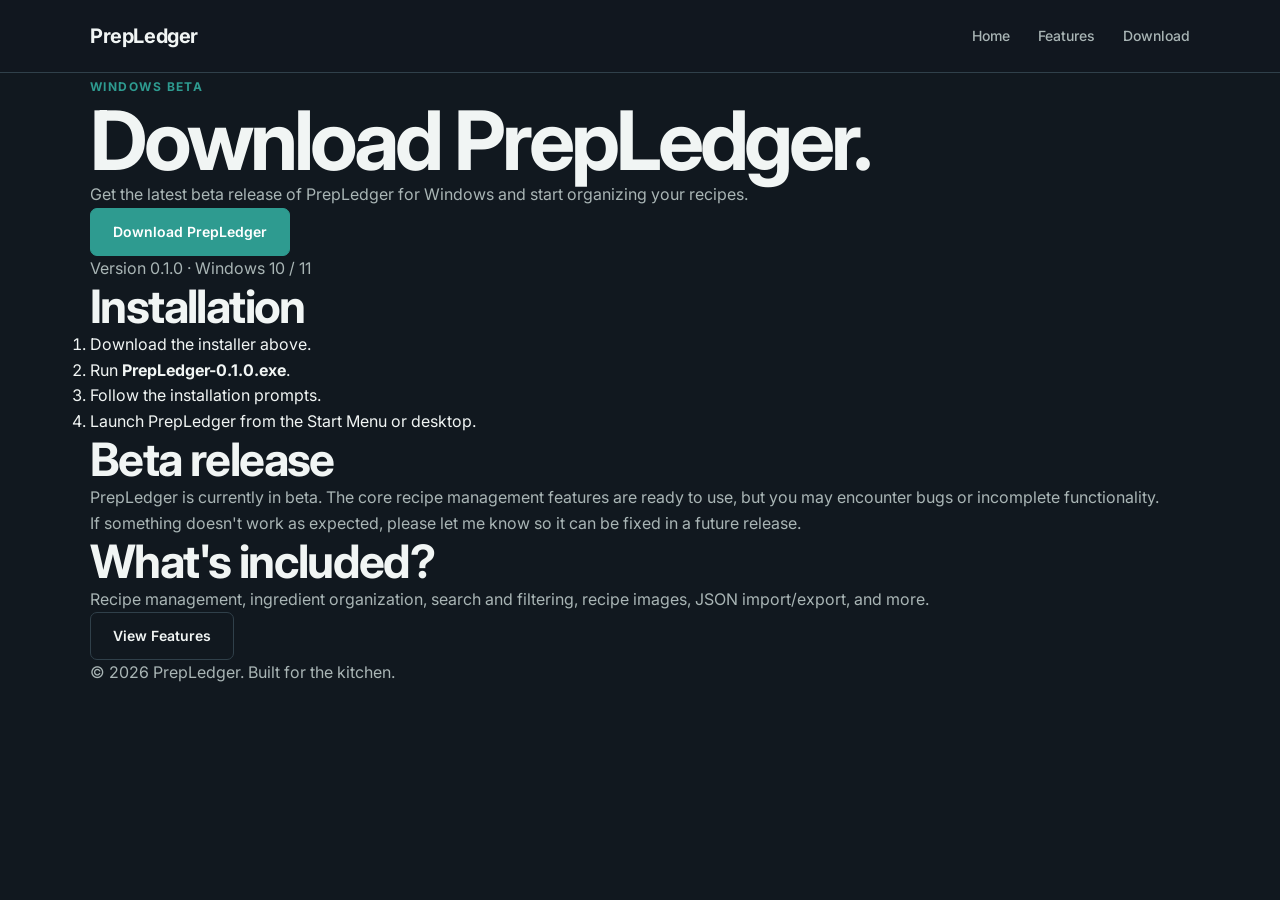
==== downloads.html @ 391b2a21 "added downloads.html" ====
<!DOCTYPE html>
<html lang="en">
<head>
    <meta charset="UTF-8">
    <meta name="viewport" content="width=device-width, initial-scale=1.0">

    <title>Download — PrepLedger</title>

    <link rel="stylesheet" href="style.css">
</head>

<body>

    <header class="site-header">
        <div class="container header-content">
            <a href="/" class="logo">PrepLedger</a>

            <nav>
                <a href="index.html">Home</a>
                <a href="features.html">Features</a>
                <a href="downloads.html">Download</a>
            </nav>
        </div>
    </header>


    <main>

        <section class="download-hero">
            <div class="container">

                <span class="eyebrow">WINDOWS BETA</span>

                <h1>Download PrepLedger.</h1>

                <p>
                    Get the latest beta release of PrepLedger for Windows
                    and start organizing your recipes.
                </p>

                <a href="downloads/PrepLedger-0.1.0.exe"
                   class="button primary download-button">
                    Download PrepLedger
                </a>

                <p class="version">
                    Version 0.1.0 · Windows 10 / 11
                </p>

            </div>
        </section>


        <section class="download-info">
            <div class="container">

                <div class="download-grid">

                    <div class="download-card">
                        <h2>Installation</h2>

                        <ol>
                            <li>Download the installer above.</li>
                            <li>Run <strong>PrepLedger-0.1.0.exe</strong>.</li>
                            <li>Follow the installation prompts.</li>
                            <li>Launch PrepLedger from the Start Menu or desktop.</li>
                        </ol>
                    </div>


                    <div class="download-card">
                        <h2>Beta release</h2>

                        <p>
                            PrepLedger is currently in beta. The core recipe
                            management features are ready to use, but you may
                            encounter bugs or incomplete functionality.
                        </p>

                        <p>
                            If something doesn't work as expected, please
                            let me know so it can be fixed in a future release.
                        </p>
                    </div>

                </div>

            </div>
        </section>


        <section class="download-footer">
            <div class="container">

                <h2>What's included?</h2>

                <p>
                    Recipe management, ingredient organization, search and
                    filtering, recipe images, JSON import/export, and more.
                </p>

                <a href="features.html" class="button secondary">
                    View Features
                </a>

            </div>
        </section>

    </main>


    <footer class="site-footer">
        <div class="container">

            <p>© 2026 PrepLedger. Built for the kitchen.</p>

        </div>
    </footer>

</body>
</html>
---- style.css ----
@import url('https://fonts.googleapis.com/css2?family=Inter:wght@400;500;600;700&display=swap');


:root {
    --background: #11181f;
    --surface: #1c252e;
    --surface-light: #24313b;

    --text: #f1f5f4;
    --text-muted: #a9b5b5;

    --accent: #2e9b90;
    --accent-hover: #38afa2;

    --border: #30404a;

    --max-width: 1100px;
}


* {
    box-sizing: border-box;
    margin: 0;
    padding: 0;
}


html {
    scroll-behavior: smooth;
}


body {
    background: var(--background);
    color: var(--text);
    font-family: "Inter", sans-serif;
    line-height: 1.6;
}


a {
    color: inherit;
    text-decoration: none;
}


.container {
    width: min(var(--max-width), calc(100% - 48px));
    margin: 0 auto;
}


/* Header */

.site-header {
    border-bottom: 1px solid var(--border);
    background: rgba(17, 24, 31, 0.95);
}


.header-content {
    min-height: 72px;

    display: flex;
    align-items: center;
    justify-content: space-between;
}


.logo {
    font-size: 20px;
    font-weight: 700;
    letter-spacing: -0.02em;
}


nav {
    display: flex;
    gap: 28px;
}


nav a {
    color: var(--text-muted);
    font-size: 14px;
    font-weight: 500;
}


nav a:hover {
    color: var(--text);
}


/* Typography */

.eyebrow {
    margin-bottom: 14px;

    color: var(--accent);

    font-size: 12px;
    font-weight: 700;
    letter-spacing: 0.12em;
}


h1 {
    max-width: 800px;

    font-size: clamp(48px, 7vw, 82px);
    line-height: 1.02;
    letter-spacing: -0.05em;
}


h1 span {
    color: var(--accent);
}


h2 {
    font-size: clamp(30px, 4vw, 46px);
    line-height: 1.1;
    letter-spacing: -0.035em;
}


h3 {
    font-size: 19px;
}


p {
    color: var(--text-muted);
}


/* Buttons */

.button {
    display: inline-flex;
    align-items: center;
    justify-content: center;

    min-height: 48px;
    padding: 0 22px;

    border: 1px solid var(--border);
    border-radius: 7px;

    font-size: 14px;
    font-weight: 600;

    transition: 0.15s ease;
}


.button.primary {
    background: var(--accent);
    border-color: var(--accent);
    color: white;
}


.button.primary:hover {
    background: var(--accent-hover);
    border-color: var(--accent-hover);
}


.button.secondary {
    background: transparent;
}


.button.secondary:hover {
    background: var(--surface);
}


/* Hero */

.hero {
    min-height: 680px;

    display: flex;
    align-items: center;

    border-bottom: 1px solid var(--border);
}

.hero-content {
    padding: 100px 0;
}

.hero-description {
    padding: 15px 15px 15px 0px;
}


/* ========================================
   Features Page
   ======================================== */

.features-hero {
    padding: 90px 0 70px;
    text-align: center;
}

.features-hero .eyebrow {
    display: inline-block;
    margin-bottom: 16px;

    color: var(--accent);
    font-size: 0.8rem;
    font-weight: 700;
    letter-spacing: 0.15em;
}

.features-hero h1 {
    max-width: 850px;
    margin: 0 auto 20px;
}

.features-hero p {
    max-width: 650px;
    margin: 0 auto;

    color: var(--text-muted);
    font-size: 1.05rem;
    line-height: 1.7;
}


/* Feature cards */

.features-section {
    padding: 10px 0 90px;
}

.feature-grid {
    display: grid;
    grid-template-columns: repeat(2, 1fr);
    gap: 24px;
}

.feature-card {
    display: flex;
    gap: 24px;

    padding: 32px;

    background: var(--surface);
    border: 1px solid var(--border);
    border-radius: 16px;

    transition:
        transform 0.2s ease,
        border-color 0.2s ease;
}

.feature-card:hover {
    transform: translateY(-3px);
    border-color: var(--accent);
}

.feature-icon {
    flex: 0 0 48px;

    width: 48px;
    height: 48px;

    display: flex;
    align-items: center;
    justify-content: center;

    background: rgba(46, 155, 144, 0.12);
    border-radius: 12px;

    color: var(--accent);
    font-size: 20px;
    font-weight: 600;
}

.feature-content {
    min-width: 0;
}

.feature-content h2 {
    margin: 0 0 10px;
    font-size: 1.35rem;
}

.feature-content p {
    margin: 0 0 18px;

    color: var(--text-muted);
    line-height: 1.6;
}

.feature-content ul {
    margin: 0;
    padding-left: 20px;

    color: var(--text-muted);
    line-height: 1.8;
}

.feature-content li::marker {
    color: var(--accent);
}


/* Future feature */

.future-feature {
    border-color: rgba(46, 155, 144, 0.35);
}

.feature-label {
    display: block;
    margin-bottom: 8px;

    color: var(--accent);
    font-size: 0.7rem;
    font-weight: 700;
    letter-spacing: 0.12em;
}


/* Call to action */

.features-cta {
    padding: 80px 0;

    background: var(--surface);
    border-top: 1px solid var(--border);

    text-align: center;
}

.features-cta h2 {
    margin: 0 0 12px;
}

.features-cta p {
    margin: 0 0 28px;
    color: var(--text-muted);
}


/* Mobile */

@media (max-width: 800px) {
    .feature-grid {
        grid-template-columns: 1fr;
    }
}

@media (max-width: 600px) {
    .features-hero {
        padding: 60px 0 50px;
    }

    .feature-card {
        flex-direction: column;
        padding: 26px;
    }
}
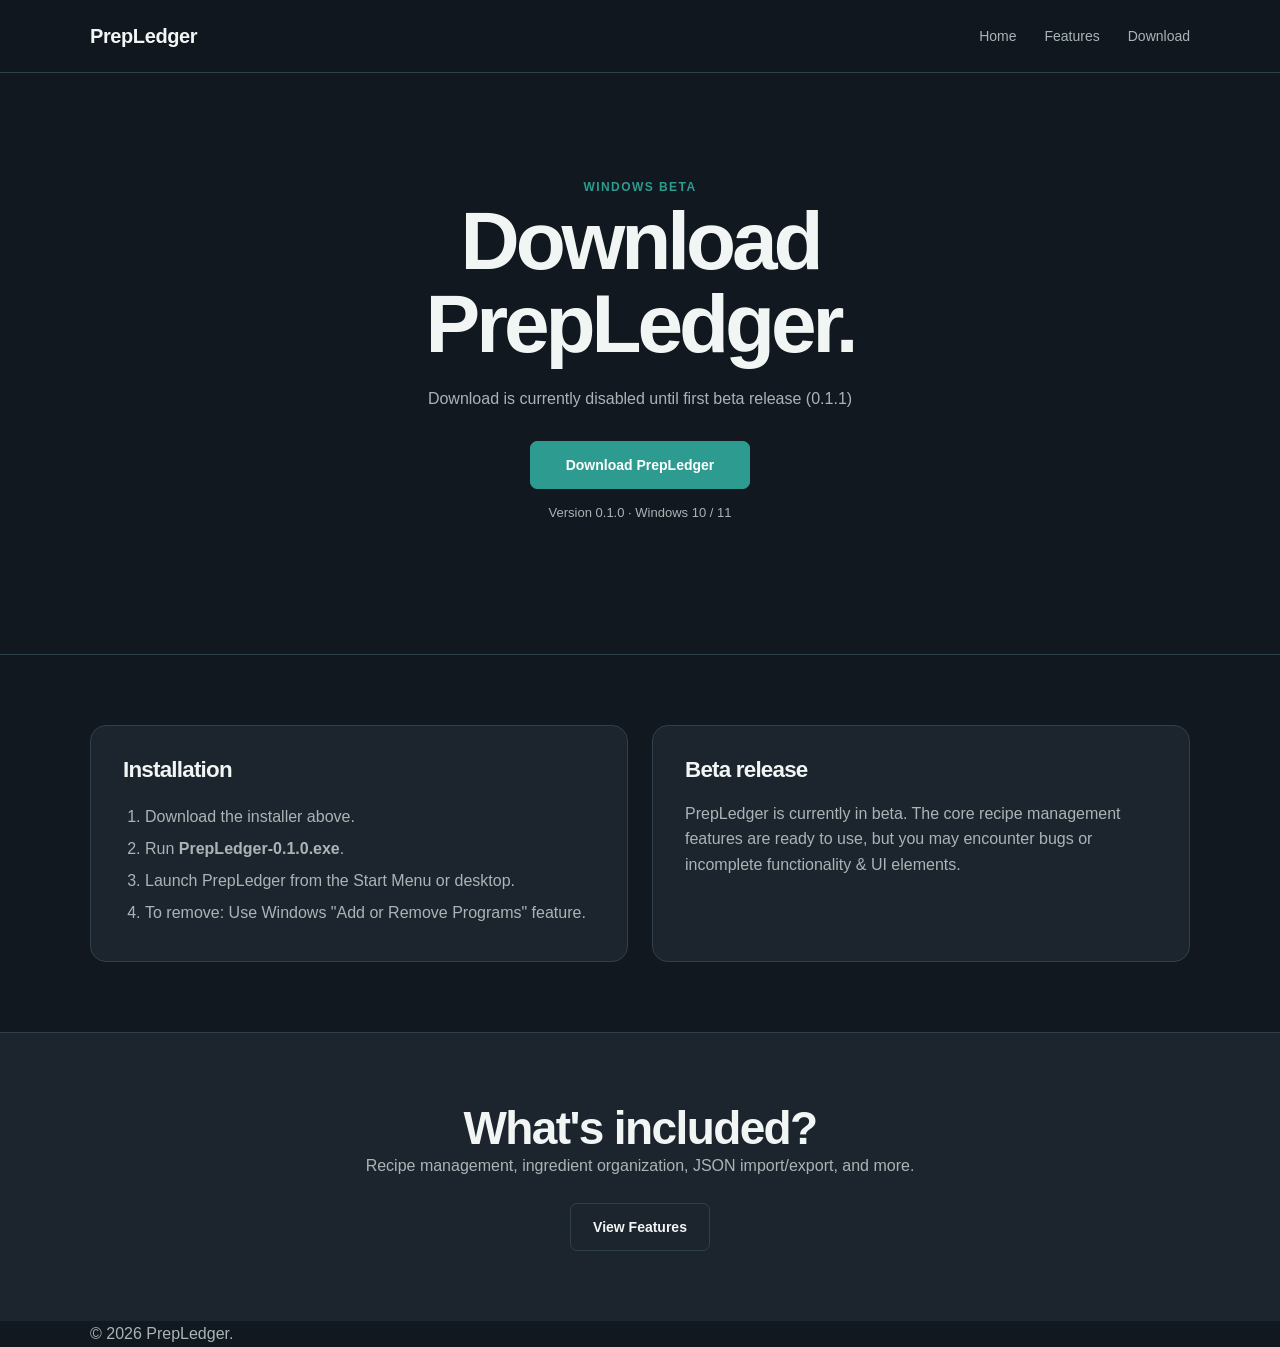
==== commit b6f5f495: "modified pages to disable download button and accuratrely reflect current beta features" ====
--- a/downloads.html
+++ b/downloads.html
@@ -34,11 +34,10 @@
                 <h1>Download PrepLedger.</h1>
 
                 <p>
-                    Get the latest beta release of PrepLedger for Windows
-                    and start organizing your recipes.
+                    Download is currently disabled until first beta release (0.1.1)
                 </p>
 
-                <a href="downloads/PrepLedger-0.1.0.exe"
+                <a href="downloads.html"
                    class="button primary download-button">
                     Download PrepLedger
                 </a>
@@ -62,8 +61,8 @@
                         <ol>
                             <li>Download the installer above.</li>
                             <li>Run <strong>PrepLedger-0.1.0.exe</strong>.</li>
-                            <li>Follow the installation prompts.</li>
                             <li>Launch PrepLedger from the Start Menu or desktop.</li>
+                            <li>To remove: Use Windows "Add or Remove Programs" feature.</li>
                         </ol>
                     </div>
 
@@ -74,12 +73,7 @@
                         <p>
                             PrepLedger is currently in beta. The core recipe
                             management features are ready to use, but you may
-                            encounter bugs or incomplete functionality.
-                        </p>
-
-                        <p>
-                            If something doesn't work as expected, please
-                            let me know so it can be fixed in a future release.
+                            encounter bugs or incomplete functionality & UI elements.
                         </p>
                     </div>
 
@@ -95,8 +89,8 @@
                 <h2>What's included?</h2>
 
                 <p>
-                    Recipe management, ingredient organization, search and
-                    filtering, recipe images, JSON import/export, and more.
+                    Recipe management, ingredient organization, JSON import/export, 
+                    and more.
                 </p>
 
                 <a href="features.html" class="button secondary">
@@ -112,7 +106,7 @@
     <footer class="site-footer">
         <div class="container">
 
-            <p>© 2026 PrepLedger. Built for the kitchen.</p>
+            <p>© 2026 PrepLedger.</p>
 
         </div>
     </footer>
--- a/style.css
+++ b/style.css
@@ -1,4 +1,4 @@
-@import url('https://fonts.googleapis.com/css2?family=Inter:wght@400;500;600;700&display=swap');
+@import url('https://fonts.googleapis.com/css2?family=Manrope:wght@400;500;600;700&display=swap');
 
 
 :root {
@@ -118,6 +118,10 @@
     color: var(--accent);
 }
 
+h2 span {
+    color: var(--accent);
+}
+
 
 h2 {
     font-size: clamp(30px, 4vw, 46px);
@@ -186,16 +190,50 @@
 
     display: flex;
     align-items: center;
+    justify-content: center;
 
     border-bottom: 1px solid var(--border);
+}
+
+.hero-text {
+    max-width: 800px;
+}
+
+.hero-text h1 {
+    margin: 0 auto 24px;
 }
 
 .hero-content {
     padding: 100px 0;
+
+    display: flex;
+    justify-content: center;
+    text-align: center;
 }
 
 .hero-description {
     padding: 15px 15px 15px 0px;
+
+    max-width: 600px;
+    margin: 0 auto 30px;
+}
+
+.hero-actions {
+    display: flex;
+    justify-content: center;
+    gap: 12px;
+}
+
+.hero-screenshot {
+    max-width: 900px;
+    margin: 40px auto;
+}
+
+.hero-screenshot img {
+    width: 100%;
+    display: block;
+    border: 1px solid var(--border);
+    border-radius: 12px;
 }
 
 
@@ -368,3 +406,81 @@
         padding: 26px;
     }
 }
+
+/* ========================================
+   Download Page
+   ======================================== */
+
+.download-hero {
+    padding: 100px 0;
+    text-align: center;
+    border-bottom: 1px solid var(--border);
+}
+
+.download-hero h1 {
+    margin: 0 auto 20px;
+}
+
+.download-hero > .container > p {
+    max-width: 600px;
+    margin: 0 auto 30px;
+}
+
+.download-button {
+    min-width: 220px;
+}
+
+.version {
+    margin-top: 14px !important;
+    font-size: 13px;
+}
+
+.download-info {
+    padding: 70px 0;
+}
+
+.download-grid {
+    display: grid;
+    grid-template-columns: repeat(2, 1fr);
+    gap: 24px;
+}
+
+.download-card {
+    padding: 32px;
+    background: var(--surface);
+    border: 1px solid var(--border);
+    border-radius: 16px;
+}
+
+.download-card h2 {
+    margin-bottom: 18px;
+    font-size: 1.4rem;
+}
+
+.download-card p,
+.download-card li {
+    color: var(--text-muted);
+}
+
+.download-card ol {
+    padding-left: 22px;
+    line-height: 2;
+}
+
+.download-footer {
+    padding: 70px 0;
+    text-align: center;
+    background: var(--surface);
+    border-top: 1px solid var(--border);
+}
+
+.download-footer p {
+    max-width: 600px;
+    margin: 0 auto 24px;
+}
+
+@media (max-width: 700px) {
+    .download-grid {
+        grid-template-columns: 1fr;
+    }
+}
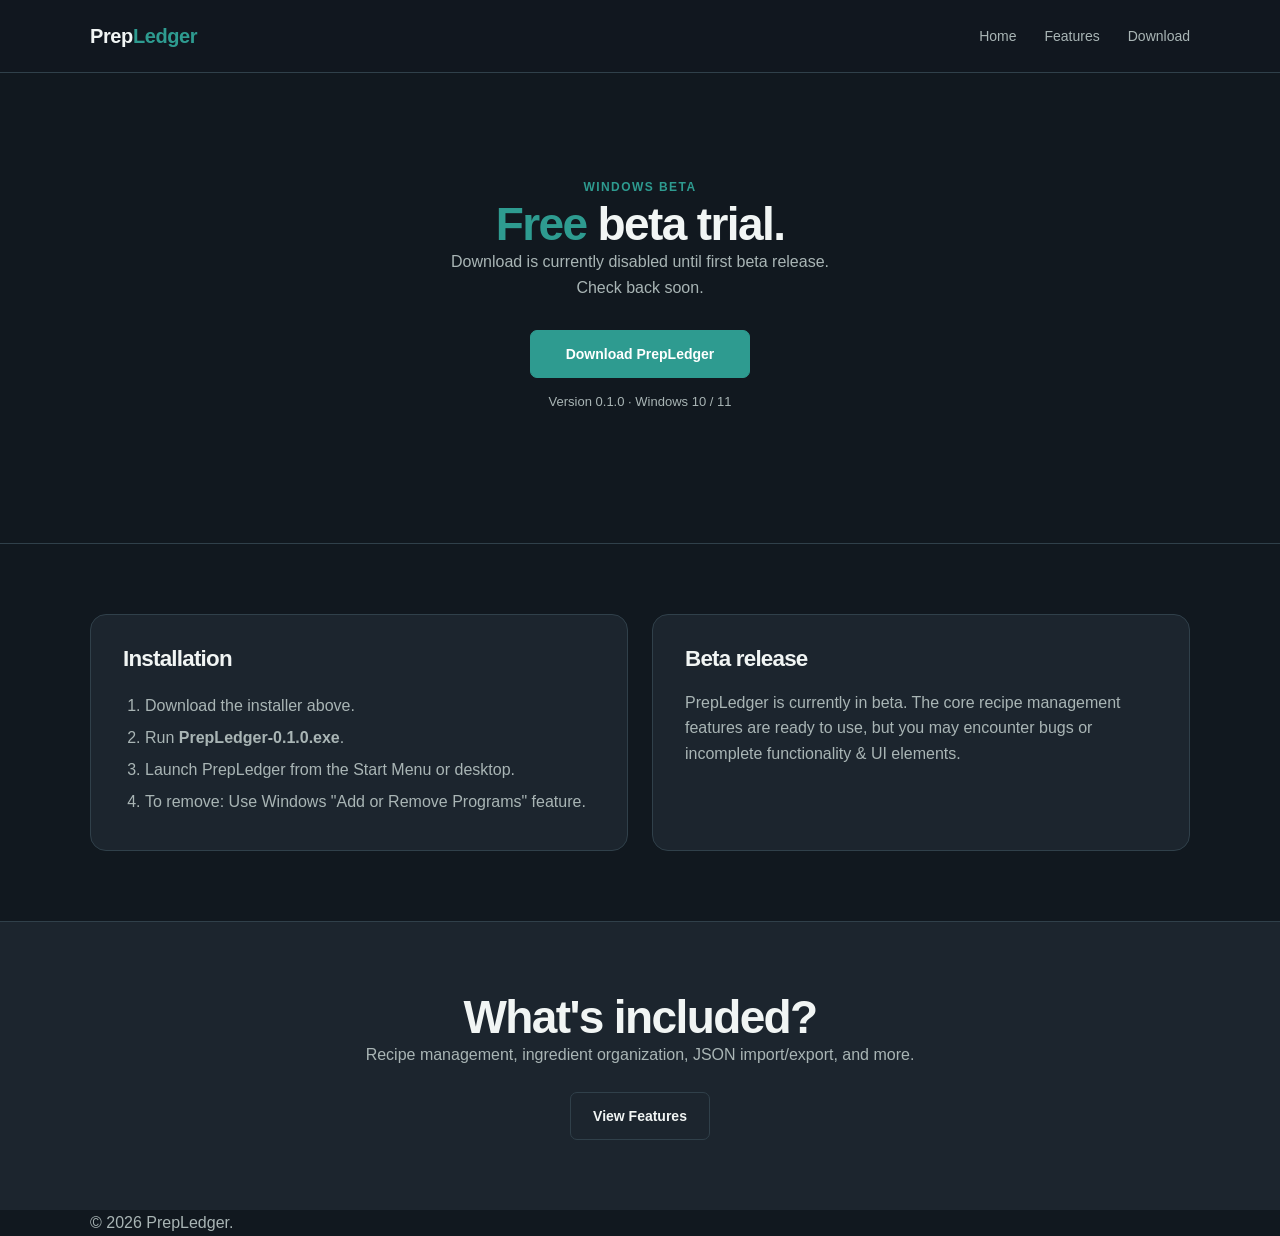
==== commit 3f7cb43c: "many little touches" ====
--- a/downloads.html
+++ b/downloads.html
@@ -13,7 +13,7 @@
 
     <header class="site-header">
         <div class="container header-content">
-            <a href="/" class="logo">PrepLedger</a>
+            <a href="/" class="logo">Prep<span>Ledger</span></a>
 
             <nav>
                 <a href="index.html">Home</a>
@@ -31,10 +31,11 @@
 
                 <span class="eyebrow">WINDOWS BETA</span>
 
-                <h1>Download PrepLedger.</h1>
+                <h2><span>Free</span> beta trial.</h2>
 
                 <p>
-                    Download is currently disabled until first beta release (0.1.1)
+                    Download is currently disabled until first beta release.<br>
+                    Check back soon.
                 </p>
 
                 <a href="downloads.html"
--- a/style.css
+++ b/style.css
@@ -113,10 +113,19 @@
     letter-spacing: -0.05em;
 }
 
+p span {
+    color: var(--accent); 
+}
+
+a span {
+    color: var(--accent);
+}
+
 
 h1 span {
     color: var(--accent);
 }
+
 
 h2 span {
     color: var(--accent);
@@ -450,6 +459,15 @@
     background: var(--surface);
     border: 1px solid var(--border);
     border-radius: 16px;
+
+    transition:
+    transform 0.2s ease,
+    border-color 0.2s ease;
+}
+
+.download-card:hover {
+    transform: translateY(-3px);
+    border-color: var(--accent);
 }
 
 .download-card h2 {
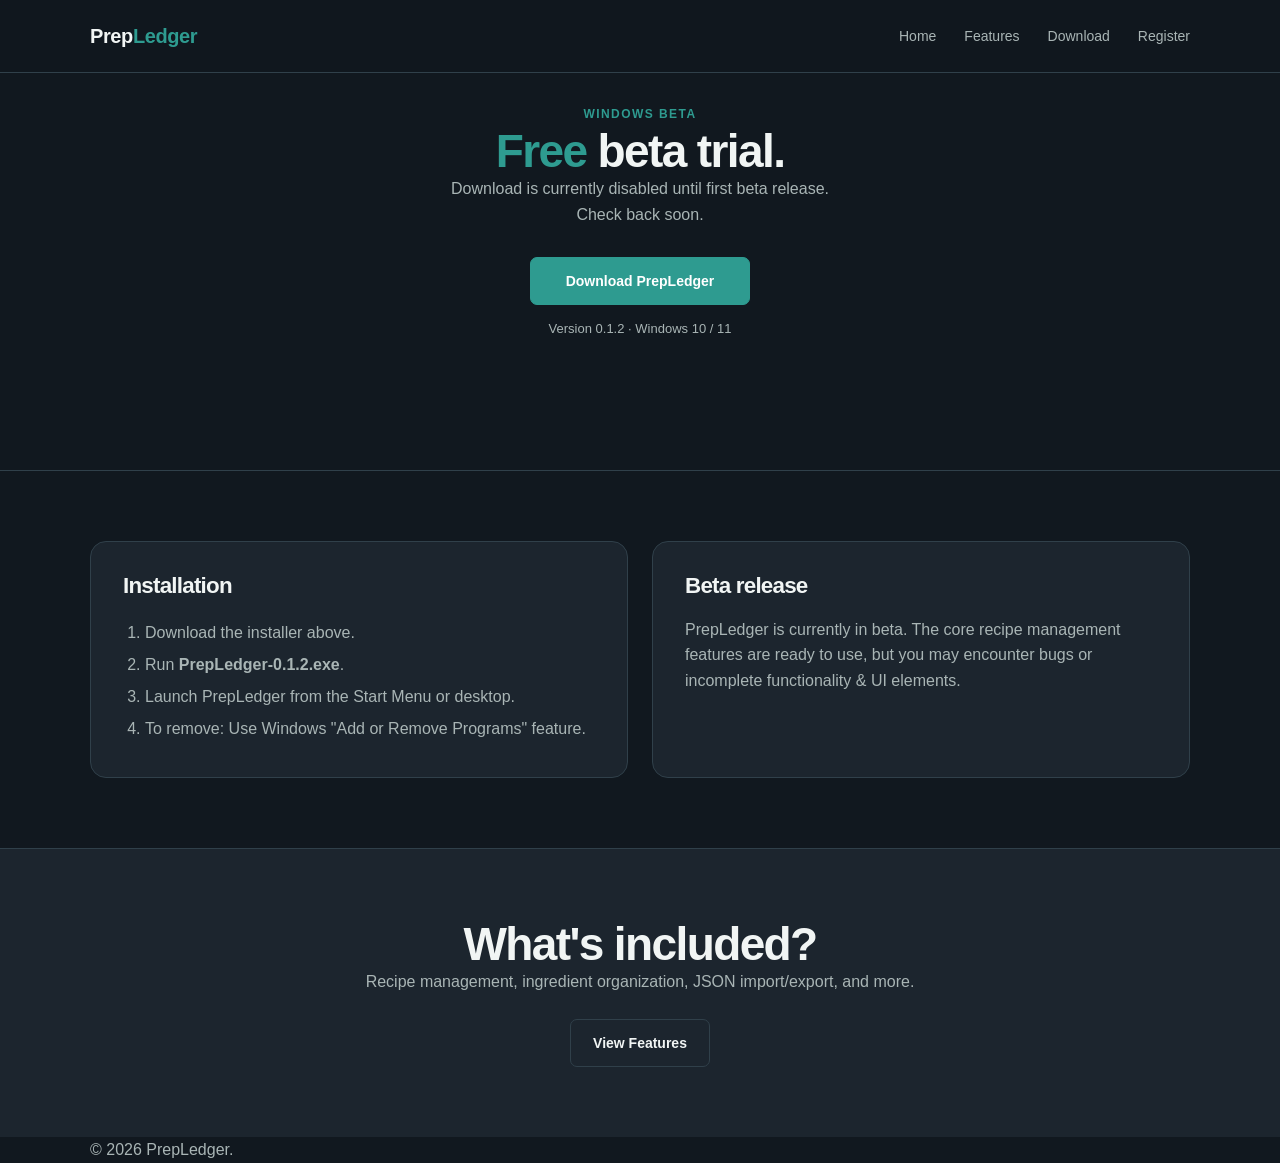
==== commit fb99b027: "updated pictures" ====
--- a/downloads.html
+++ b/downloads.html
@@ -11,18 +11,9 @@
 
 <body>
 
-    <header class="site-header">
-        <div class="container header-content">
-            <a href="/" class="logo">Prep<span>Ledger</span></a>
+    <div id="header-placeholder"></div>
 
-            <nav>
-                <a href="index.html">Home</a>
-                <a href="features.html">Features</a>
-                <a href="downloads.html">Download</a>
-            </nav>
-        </div>
-    </header>
-
+    <script src="js/include.js"></script>
 
     <main>
 
@@ -44,7 +35,7 @@
                 </a>
 
                 <p class="version">
-                    Version 0.1.0 · Windows 10 / 11
+                    Version 0.1.2 · Windows 10 / 11
                 </p>
 
             </div>
@@ -61,7 +52,7 @@
 
                         <ol>
                             <li>Download the installer above.</li>
-                            <li>Run <strong>PrepLedger-0.1.0.exe</strong>.</li>
+                            <li>Run <strong>PrepLedger-0.1.2.exe</strong>.</li>
                             <li>Launch PrepLedger from the Start Menu or desktop.</li>
                             <li>To remove: Use Windows "Add or Remove Programs" feature.</li>
                         </ol>
--- a/style.css
+++ b/style.css
@@ -55,8 +55,11 @@
 .site-header {
     border-bottom: 1px solid var(--border);
     background: rgba(17, 24, 31, 0.95);
-}
-
+    position: fixed;
+    top: 0;
+    width: 100%;
+    z-index: 1000;
+}
 
 .header-content {
     min-height: 72px;
@@ -501,4 +504,122 @@
     .download-grid {
         grid-template-columns: 1fr;
     }
+}
+
+/* ========================================
+   Register Page
+   ======================================== */
+
+/* Authentication pages */
+
+.auth-page {
+    min-height: calc(100vh - 72px);
+    display: flex;
+    justify-content: center;
+    align-items: center;
+    padding: 120px 24px 48px;
+}
+
+.auth-card {
+    width: 100%;
+    max-width: 440px;
+    padding: 40px;
+    background: var(--surface, #1C252E);
+    border: 1px solid var(--border);
+    border-radius: 12px;
+}
+
+.auth-heading {
+    text-align: center;
+    margin-bottom: 20px;
+}
+
+.auth-heading h2 {
+    margin-bottom: 20px;
+}
+
+.form-group {
+    display: flex;
+    flex-direction: column;
+    gap: 8px;
+    margin-bottom: 20px;
+}
+
+.form-group label {
+    font-size: 0.95rem;
+    font-weight: 600;
+}
+
+.form-group input {
+    width: 100%;
+    padding: 12px 14px;
+    border: 1px solid var(--border);
+    border-radius: 6px;
+    background: #11181f;
+    color: #fff;
+    font: inherit;
+    box-sizing: border-box;
+}
+
+.form-group input:focus {
+    outline: 2px solid #2E9B90;
+    outline-offset: 1px;
+}
+
+.auth-submit {
+    display: block;
+    width: 100%;
+    padding: 14px 20px;
+    margin-top: 12px;
+
+    background: #2E9B90;
+    color: #ffff;
+
+    border: none;
+    border-radius: 8px;
+
+    font-family: inherit;
+    font-size: 1rem;
+    font-weight: 600;
+
+    cursor: pointer;
+    transition: background 0.2s ease, transform 0.2s ease;
+}
+
+.auth-submit:hover {
+    background: #38b5a7;
+    transform: translateY(-1px);
+}
+
+.auth-submit:active {
+    transform: translateY(0);
+}
+
+.auth-footer {
+    margin-top: 28px;
+    text-align: center;
+    font-size: 0.9rem;
+}
+
+.auth-footer p {
+    margin: 12px 0;
+}
+
+.auth-footer a {
+    color: #2E9B90;
+    text-decoration: none;
+}
+
+.auth-footer a:hover {
+    text-decoration: underline;
+}
+
+.form-error {
+    color: #ff7777;
+    font-size: 0.9rem;
+}
+
+.form-success {
+    color: #38b5a7;
+    font-size: 0.9rem;
 }
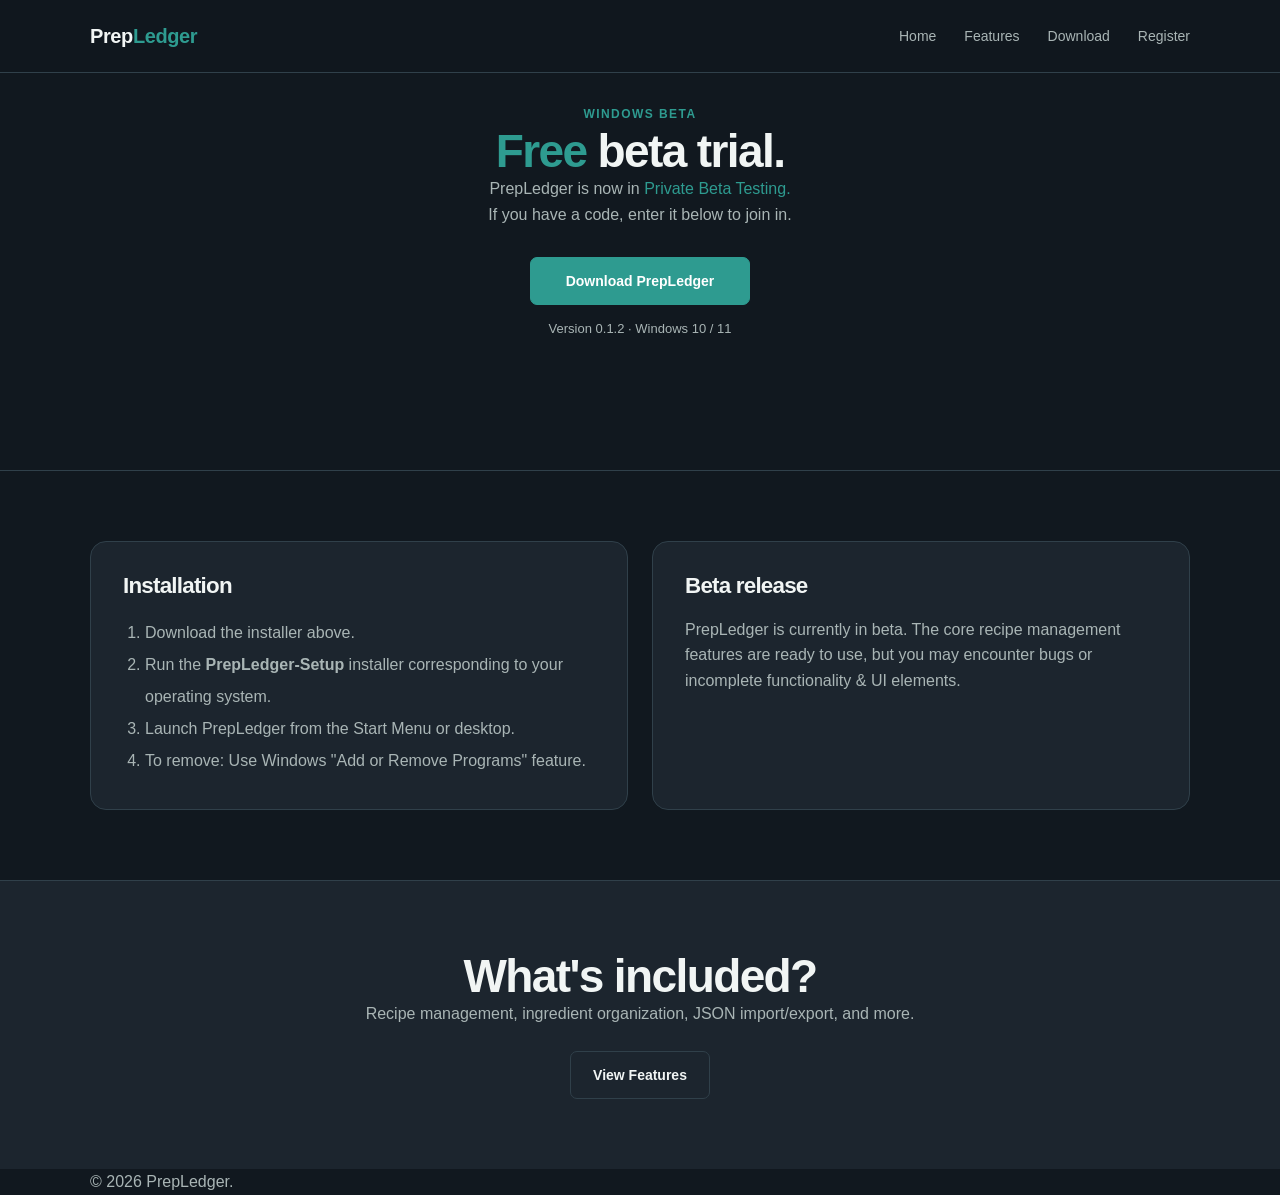
==== commit 476ccff2: "changed get method to post for download of installer so users can submit an invitation code" ====
--- a/downloads.html
+++ b/downloads.html
@@ -25,8 +25,8 @@
                 <h2><span>Free</span> beta trial.</h2>
 
                 <p>
-                    Download is currently disabled until first beta release.<br>
-                    Check back soon.
+                    PrepLedger is now in <span>Private Beta Testing.</span><br>
+                    If you have a code, enter it below to join in.
                 </p>
 
                 <a href="downloads.html"
@@ -52,7 +52,7 @@
 
                         <ol>
                             <li>Download the installer above.</li>
-                            <li>Run <strong>PrepLedger-0.1.2.exe</strong>.</li>
+                            <li>Run the <strong>PrepLedger-Setup</strong> installer corresponding to your operating system.</li>
                             <li>Launch PrepLedger from the Start Menu or desktop.</li>
                             <li>To remove: Use Windows "Add or Remove Programs" feature.</li>
                         </ol>
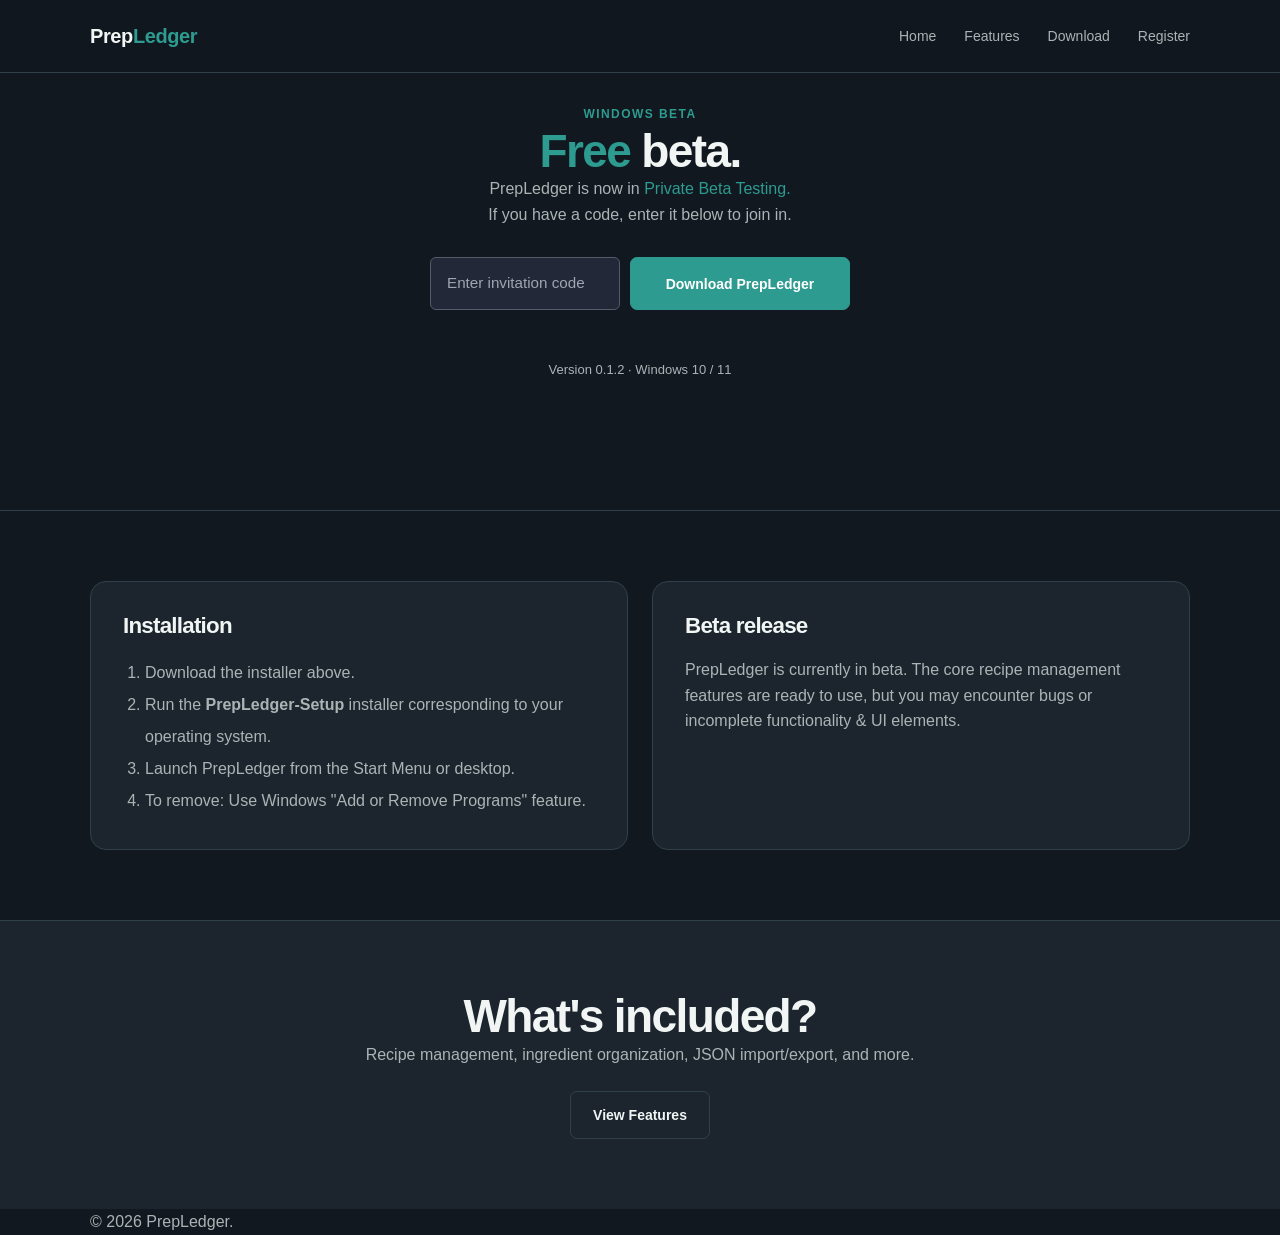
==== commit 73156e79: "added text field for invitation code" ====
--- a/downloads.html
+++ b/downloads.html
@@ -22,18 +22,32 @@
 
                 <span class="eyebrow">WINDOWS BETA</span>
 
-                <h2><span>Free</span> beta trial.</h2>
+                <h2><span>Free</span> beta.</h2>
 
                 <p>
                     PrepLedger is now in <span>Private Beta Testing.</span><br>
                     If you have a code, enter it below to join in.
                 </p>
 
-                <a href="downloads.html"
-                   class="button primary download-button">
-                    Download PrepLedger
-                </a>
+                <form action="https://prepledger-server-production.up.railway.app/admin/installer/download"
+                    method="POST"
+                    class="download-form">
 
+                    <input
+                        name="passphrase"
+                        placeholder="Enter invitation code"
+                        aria-label="Invitation code"
+                        required
+                    >
+
+                    <button type="submit" class="button primary download-button">
+                        Download PrepLedger
+                    </button>
+
+                </form>
+
+                <p id="download-status" class="download-status" aria-live="polite"></p>
+                
                 <p class="version">
                     Version 0.1.2 · Windows 10 / 11
                 </p>
@@ -103,5 +117,56 @@
         </div>
     </footer>
 
+    <script>
+        const downloadForm = document.querySelector(".download-form");
+        const status = document.getElementById("download-status");
+        const button = downloadForm.querySelector("button");
+
+        downloadForm.addEventListener("submit", async (event) => {
+            event.preventDefault();
+
+            const passphrase = downloadForm.elements.passphrase.value;
+
+            button.disabled = true;
+            button.textContent = "Verifying...";
+            status.textContent = "";
+            status.className = "download-status";
+
+            try {
+                const response = await fetch(downloadForm.action, {
+                    method: "POST",
+                    headers: {
+                        "Content-Type": "application/x-www-form-urlencoded"
+                    },
+                    body: new URLSearchParams({ passphrase })
+                });
+
+                if (!response.ok) {
+                    throw new Error("Invalid invitation code.");
+                }
+
+                const blob = await response.blob();
+                const url = URL.createObjectURL(blob);
+
+                const link = document.createElement("a");
+                link.href = url;
+                link.download = "PrepLedger-Setup.exe";
+                link.click();
+
+                URL.revokeObjectURL(url);
+
+                status.textContent = "Invitation code accepted! Your download is starting.";
+                status.classList.add("success");
+
+            } catch (error) {
+                status.textContent = "Invalid invitation code.";
+                status.classList.add("error");
+            } finally {
+                button.disabled = false;
+                button.textContent = "Download PrepLedger";
+            }
+        });
+    </script>
+
 </body>
 </html>
--- a/style.css
+++ b/style.css
@@ -622,4 +622,71 @@
 .form-success {
     color: #38b5a7;
     font-size: 0.9rem;
+}
+
+.download-form {
+    display: flex;
+    justify-content: center;
+    align-items: stretch;
+    gap: 10px;
+    margin: 28px auto 0;
+    max-width: 420px;
+}
+
+.download-form input {
+    flex: 1;
+    min-width: 0;
+    padding: 13px 16px;
+    border: 1px solid #555B6B;
+    border-radius: 6px;
+    background: #222838;
+    color: var(--text-color);
+    font: inherit;
+    font-size: 0.95rem;
+    outline: none;
+    transition: border-color 0.2s ease, box-shadow 0.2s ease;
+}
+
+.download-form input::placeholder {
+    color: #A0A5B3;
+}
+
+.download-form input:focus {
+    border-color: #9B8AFB;
+    box-shadow: 0 0 0 3px rgba(155, 138, 251, 0.15);
+}
+
+.download-form .download-button {
+    margin: 0;
+    white-space: nowrap;
+    cursor: pointer;
+}
+
+@media (max-width: 480px) {
+    .download-form {
+        flex-direction: column;
+    }
+
+    .download-form .download-button {
+        width: 100%;
+    }
+}
+
+.download-status {
+    min-height: 20px;
+    margin: 14px 0 0;
+    font-size: 0.9rem;
+}
+
+.download-status.success {
+    color: #78D6B0;
+}
+
+.download-status.error {
+    color: #E88A8A;
+}
+
+.download-form button:disabled {
+    opacity: 0.65;
+    cursor: wait;
 }
